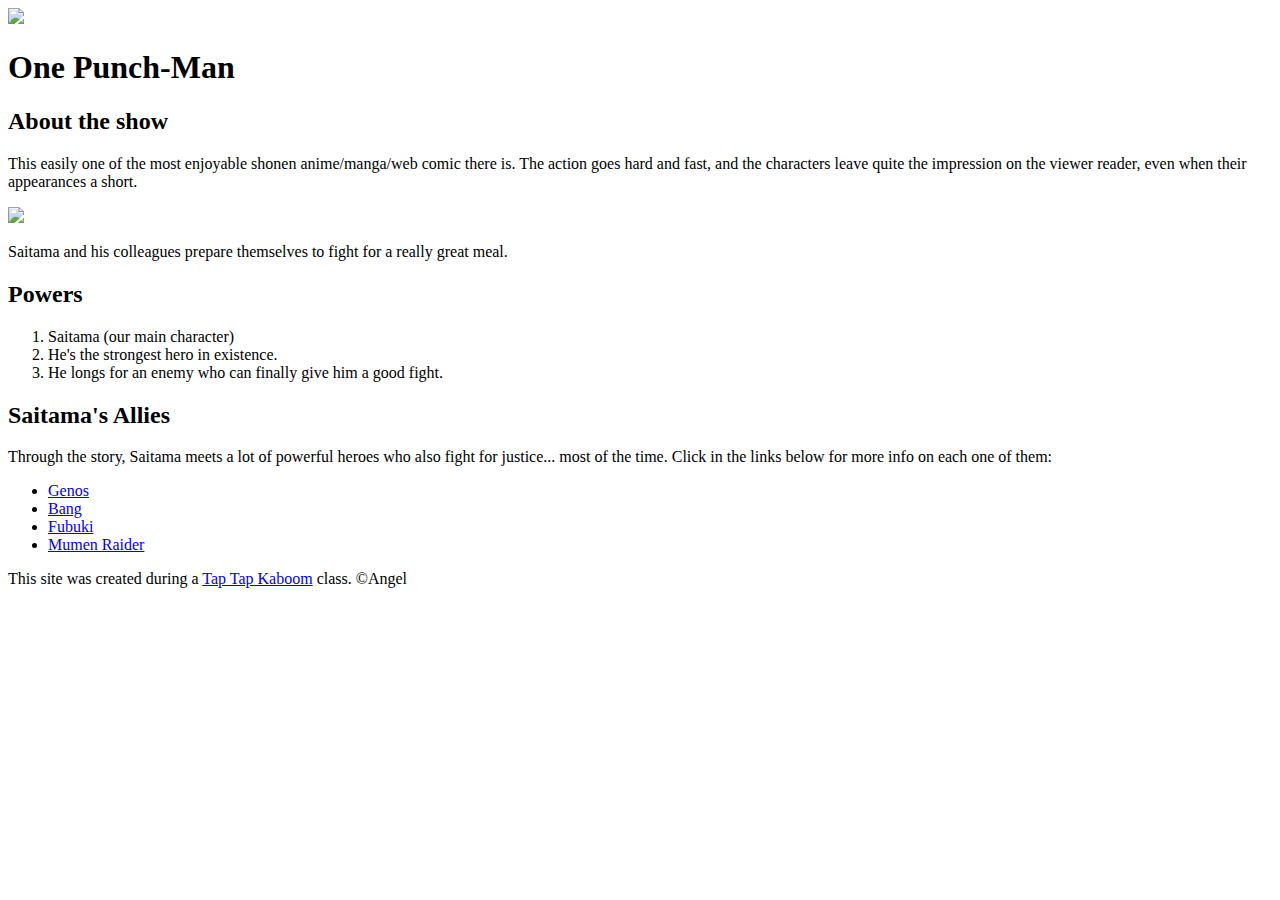
==== index.html @ 31a04204 "Added our character's  index.httml file and a few images" ====
<!DOCTYPE html>
<html>
<head>
	<meta charset="utf-8">
	<meta name="viewport" content="width=device-width, initial-scale=1">
	<title>One Punch-Man</title>
	<link rel="icon" href="https://i.pinimg.com/originals/99/a6/78/99a678d557614ad2515ef1ffd439130c.jpg">
</head>
<body>
	<!-- Header element -->
	<header>
		<img src="https://www.wallpaperflare.com/static/973/870/333/one-punch-man-saitama-manga-one-wallpaper.jpg">
		<h1>One Punch-Man</h1>
	</header>

	<!-- Main element -->
	<main>
		<h2>About the show</h2>
		<p>This easily one of the most enjoyable shonen anime/manga/web comic there is. The action goes hard and fast, and the characters leave quite the impression on the viewer reader, even when their appearances a short.</p>
		<img src="https://wallpapercrafter.com/th800/106755-One-Punch-Man-Saitama-Genos-King-One-Punch-Man-Blizzard-of-hell-Silver-Fang-Hot-Pot.jpg">
		<p>Saitama and his colleagues prepare themselves to fight for a really great meal.</p>

		<!-- Poderes -->

		<h2>Powers</h2>
		<ol>
			<li>Saitama (our main character)</li>
			<li>He's the strongest hero in existence.</li>
			<li>He longs for an enemy who can finally give him a good fight.</li>
		</ol>

		<!-- Aliados -->

		<h2>Saitama's Allies</h2>
		<p>Through the story, Saitama meets a lot of powerful heroes who also fight for justice... most of the time. Click in the links below for more info on each one of them:</p>
		<ul>
			<li><a target="_blank" href="https://onepunchman.fandom.com/es/wiki/Genos">Genos</a></li>
			<li><a target="_blank" href="https://onepunchman.fandom.com/es/wiki/Bang?so=search">Bang</a></li>
			<li><a target="_blank" href="https://onepunchman.fandom.com/es/wiki/Fubuki">Fubuki</a></li>
			<li><a target="_blank" href="https://onepunchman.fandom.com/es/wiki/Satoru?so=search">Mumen Raider</a></li>
		</ul>
	</main>

	<!-- Footer element -->

	<footer>
		<p>This site was created during a <a target="_blank" href="https://www.taptapkaboom.com/">Tap Tap Kaboom</a> class.
		&copy;Angel </p>
	</footer>

</body>
</html>
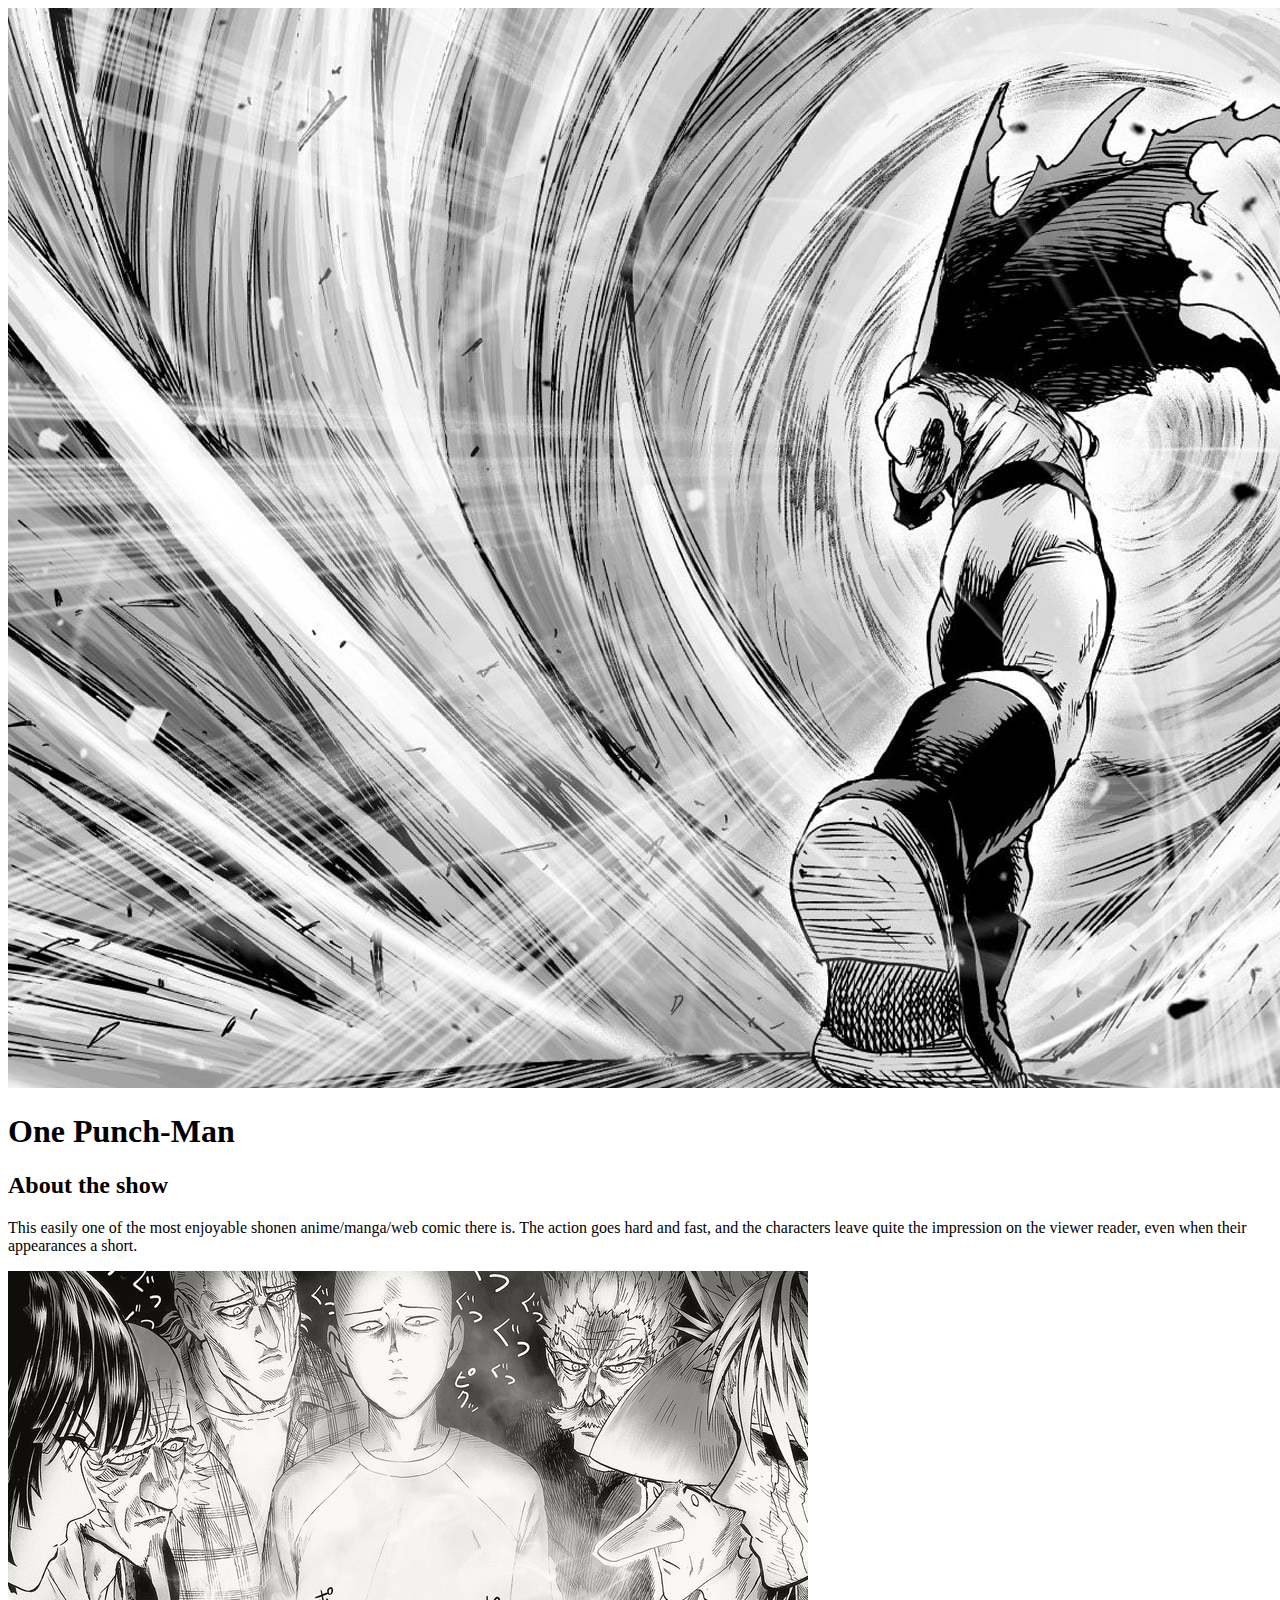
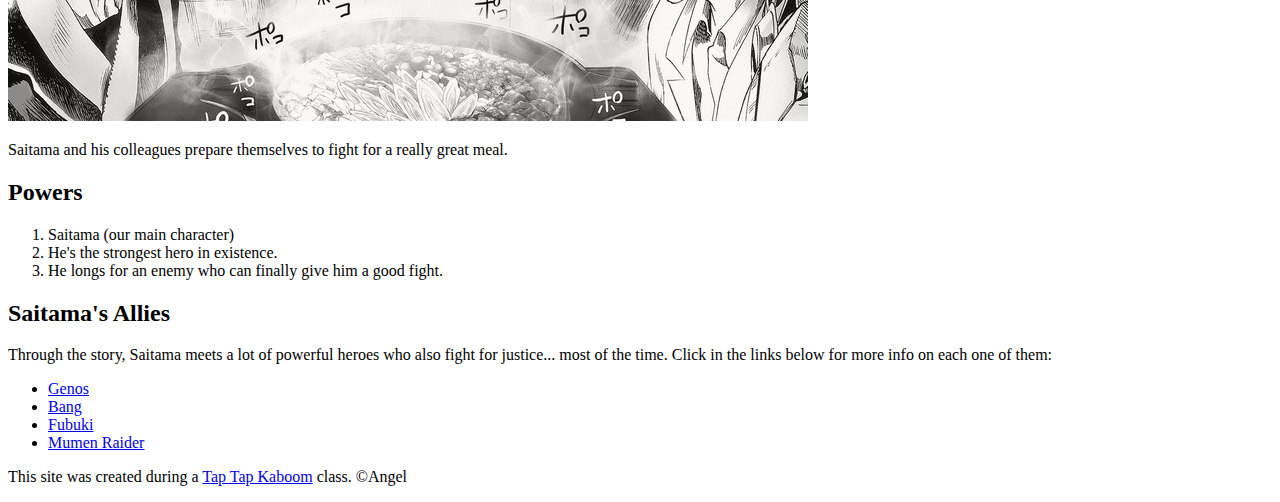
==== commit dbe69d6a: "Added images for the Saitama site" ====
--- a/index.html
+++ b/index.html
@@ -4,12 +4,12 @@
 	<meta charset="utf-8">
 	<meta name="viewport" content="width=device-width, initial-scale=1">
 	<title>One Punch-Man</title>
-	<link rel="icon" href="https://i.pinimg.com/originals/99/a6/78/99a678d557614ad2515ef1ffd439130c.jpg">
+	<link rel="icon" href="img/saitama-favicon.jpg">
 </head>
 <body>
 	<!-- Header element -->
 	<header>
-		<img src="https://www.wallpaperflare.com/static/973/870/333/one-punch-man-saitama-manga-one-wallpaper.jpg">
+		<img src="img/saitama-avatar.jpg">
 		<h1>One Punch-Man</h1>
 	</header>
 
@@ -17,7 +17,7 @@
 	<main>
 		<h2>About the show</h2>
 		<p>This easily one of the most enjoyable shonen anime/manga/web comic there is. The action goes hard and fast, and the characters leave quite the impression on the viewer reader, even when their appearances a short.</p>
-		<img src="https://wallpapercrafter.com/th800/106755-One-Punch-Man-Saitama-Genos-King-One-Punch-Man-Blizzard-of-hell-Silver-Fang-Hot-Pot.jpg">
+		<img src="img/saitama-big.jpg">
 		<p>Saitama and his colleagues prepare themselves to fight for a really great meal.</p>
 
 		<!-- Poderes -->
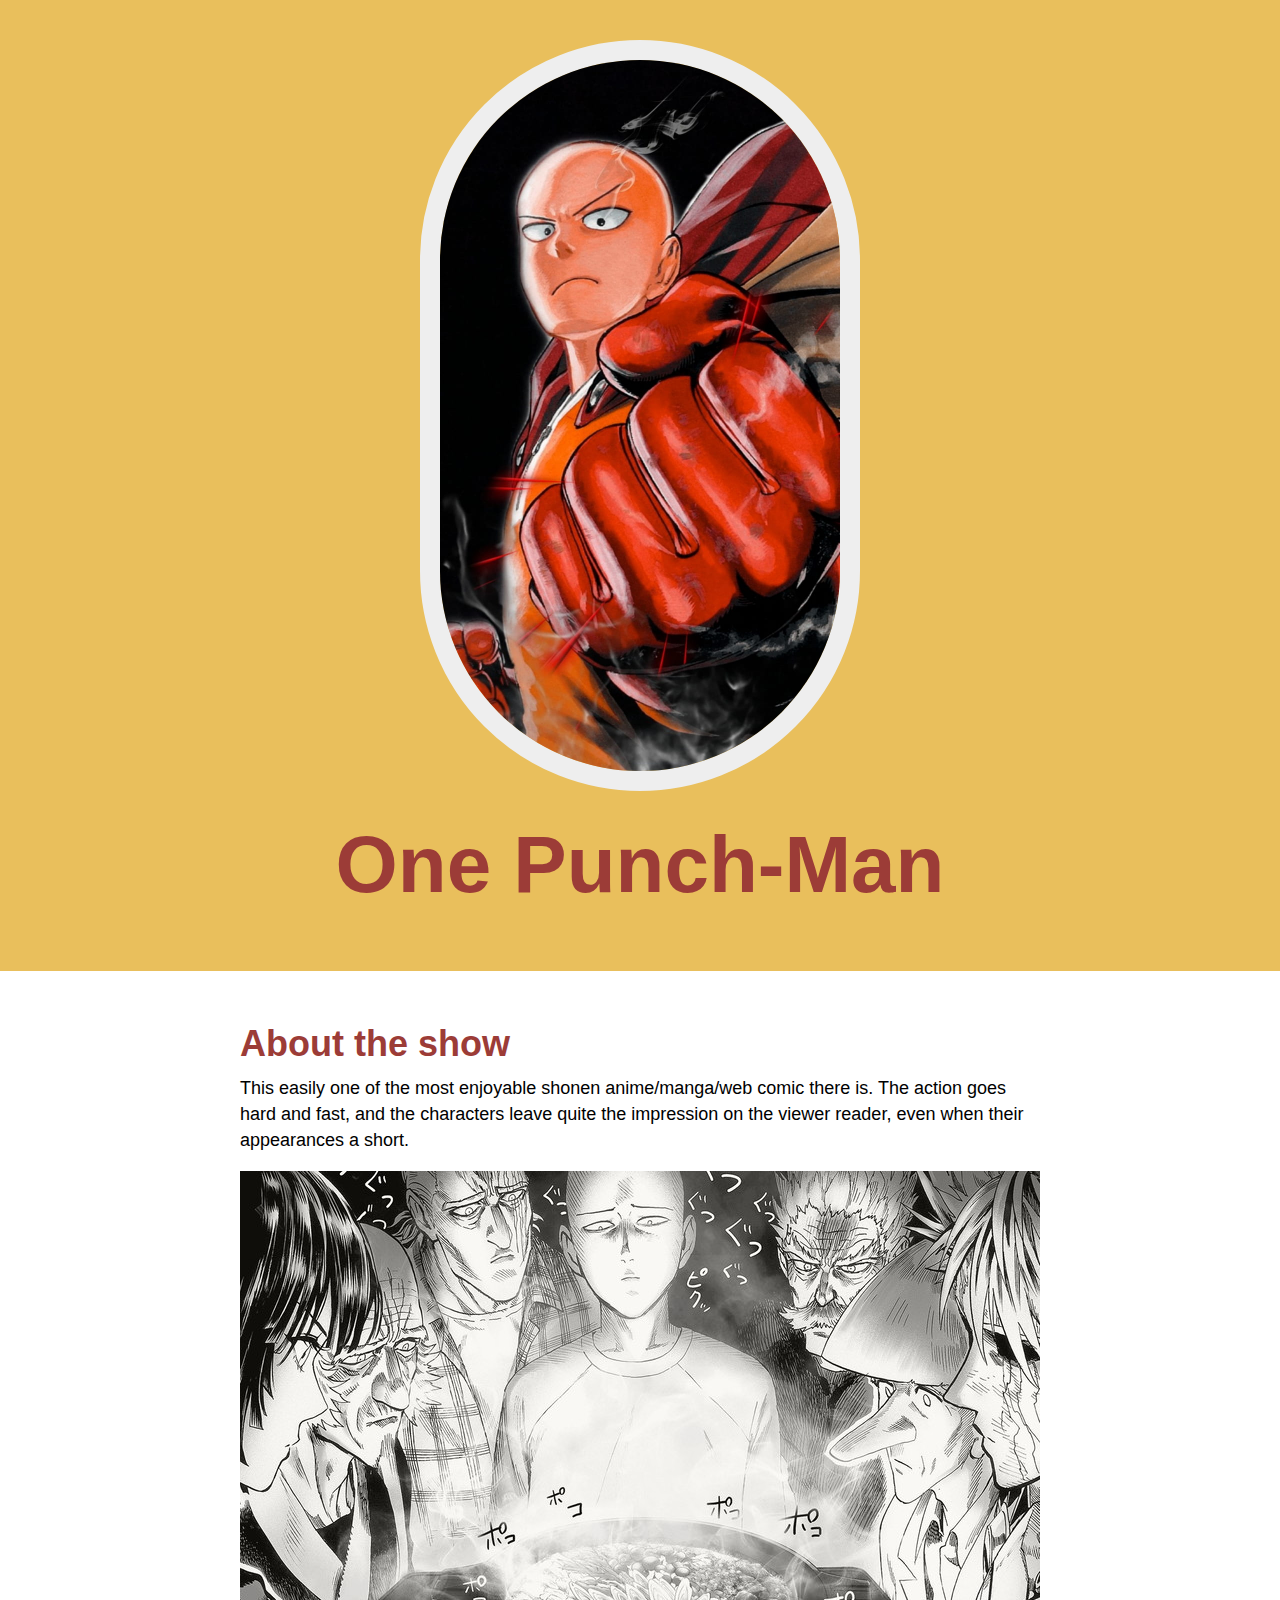
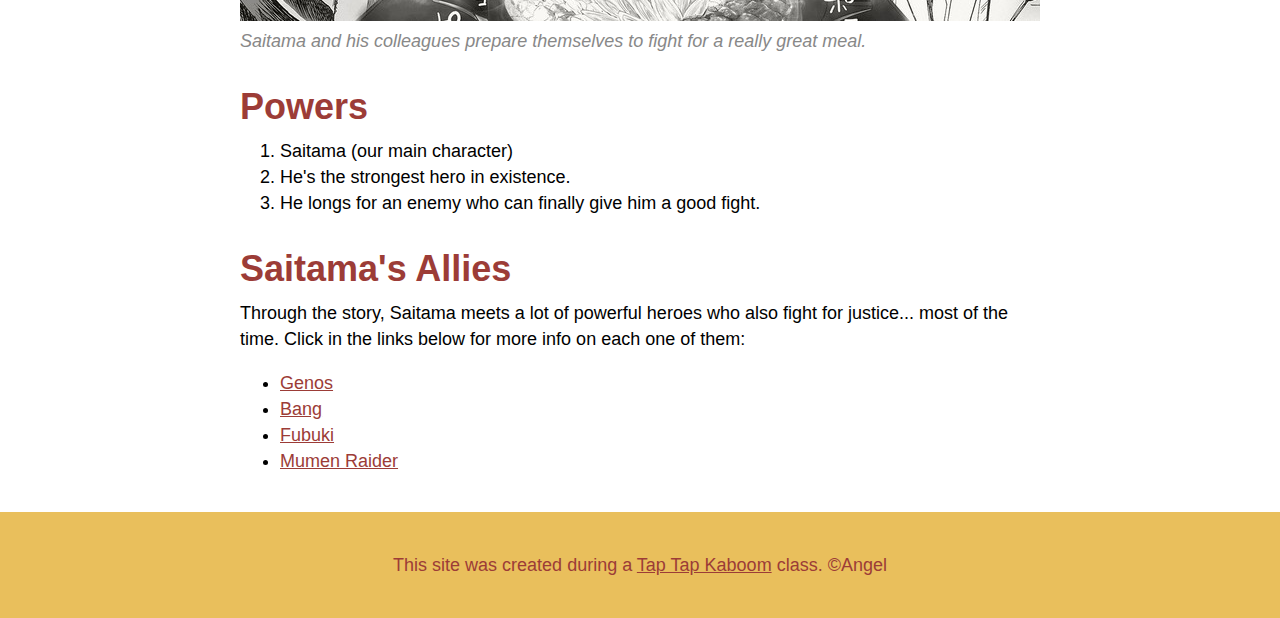
==== commit f1373a19: "Wrote the CSS for our character's website and changed some HTML" ====
--- a/index.html
+++ b/index.html
@@ -5,11 +5,12 @@
 	<meta name="viewport" content="width=device-width, initial-scale=1">
 	<title>One Punch-Man</title>
 	<link rel="icon" href="img/saitama-favicon.jpg">
+	<link rel="stylesheet" type="text/css" href="css/hero.css">
 </head>
 <body>
 	<!-- Header element -->
 	<header>
-		<img src="img/saitama-avatar.jpg">
+		<img src="img/saitama-replace.jpg">
 		<h1>One Punch-Man</h1>
 	</header>
 
@@ -18,7 +19,7 @@
 		<h2>About the show</h2>
 		<p>This easily one of the most enjoyable shonen anime/manga/web comic there is. The action goes hard and fast, and the characters leave quite the impression on the viewer reader, even when their appearances a short.</p>
 		<img src="img/saitama-big.jpg">
-		<p>Saitama and his colleagues prepare themselves to fight for a really great meal.</p>
+		<p class="caption">Saitama and his colleagues prepare themselves to fight for a really great meal.</p>
 
 		<!-- Poderes -->
 
--- a/css/hero.css
+++ b/css/hero.css
@@ -0,0 +1,68 @@
+body{
+	margin: 0;
+	font-family: helvetica, arial, sans-serif;
+	font-size: 18px;
+	line-height: 26px;
+}
+
+header{
+	background-color: #e9bf5c;
+	text-align: center;
+	padding-top: 40px;
+	padding-bottom: 40px;
+}
+
+header h1{
+	font-size: 80px;
+}
+
+header img{
+	border-radius: 220px;
+	width: 400px;
+	border: 20px solid #eeeeee;
+}
+
+h1, h2{
+	font-family: impact, sans-serif;
+	color: #9c3c37;
+}
+
+h2{
+	font-size: 36px;
+	margin: 40px 0 15px;
+}
+
+main{
+	max-width: 800px;
+	margin: 0 auto;
+	padding: 20px;
+}
+
+a{
+	color: #9c3c37;
+}
+a:hover{
+	background-color: #9c3c37;
+	color: white;
+}
+
+footer{
+	background-color: #e9bf5c;
+	text-align: center;
+	color: #9c3c37;
+	padding: 40px;
+}
+
+footer p{
+	margin: 0;
+}
+
+footer a:hover{
+	background-color: transparent;
+}
+
+p.caption{
+	color: #888888;
+	font-style: italic;
+	margin-top: 0;
+}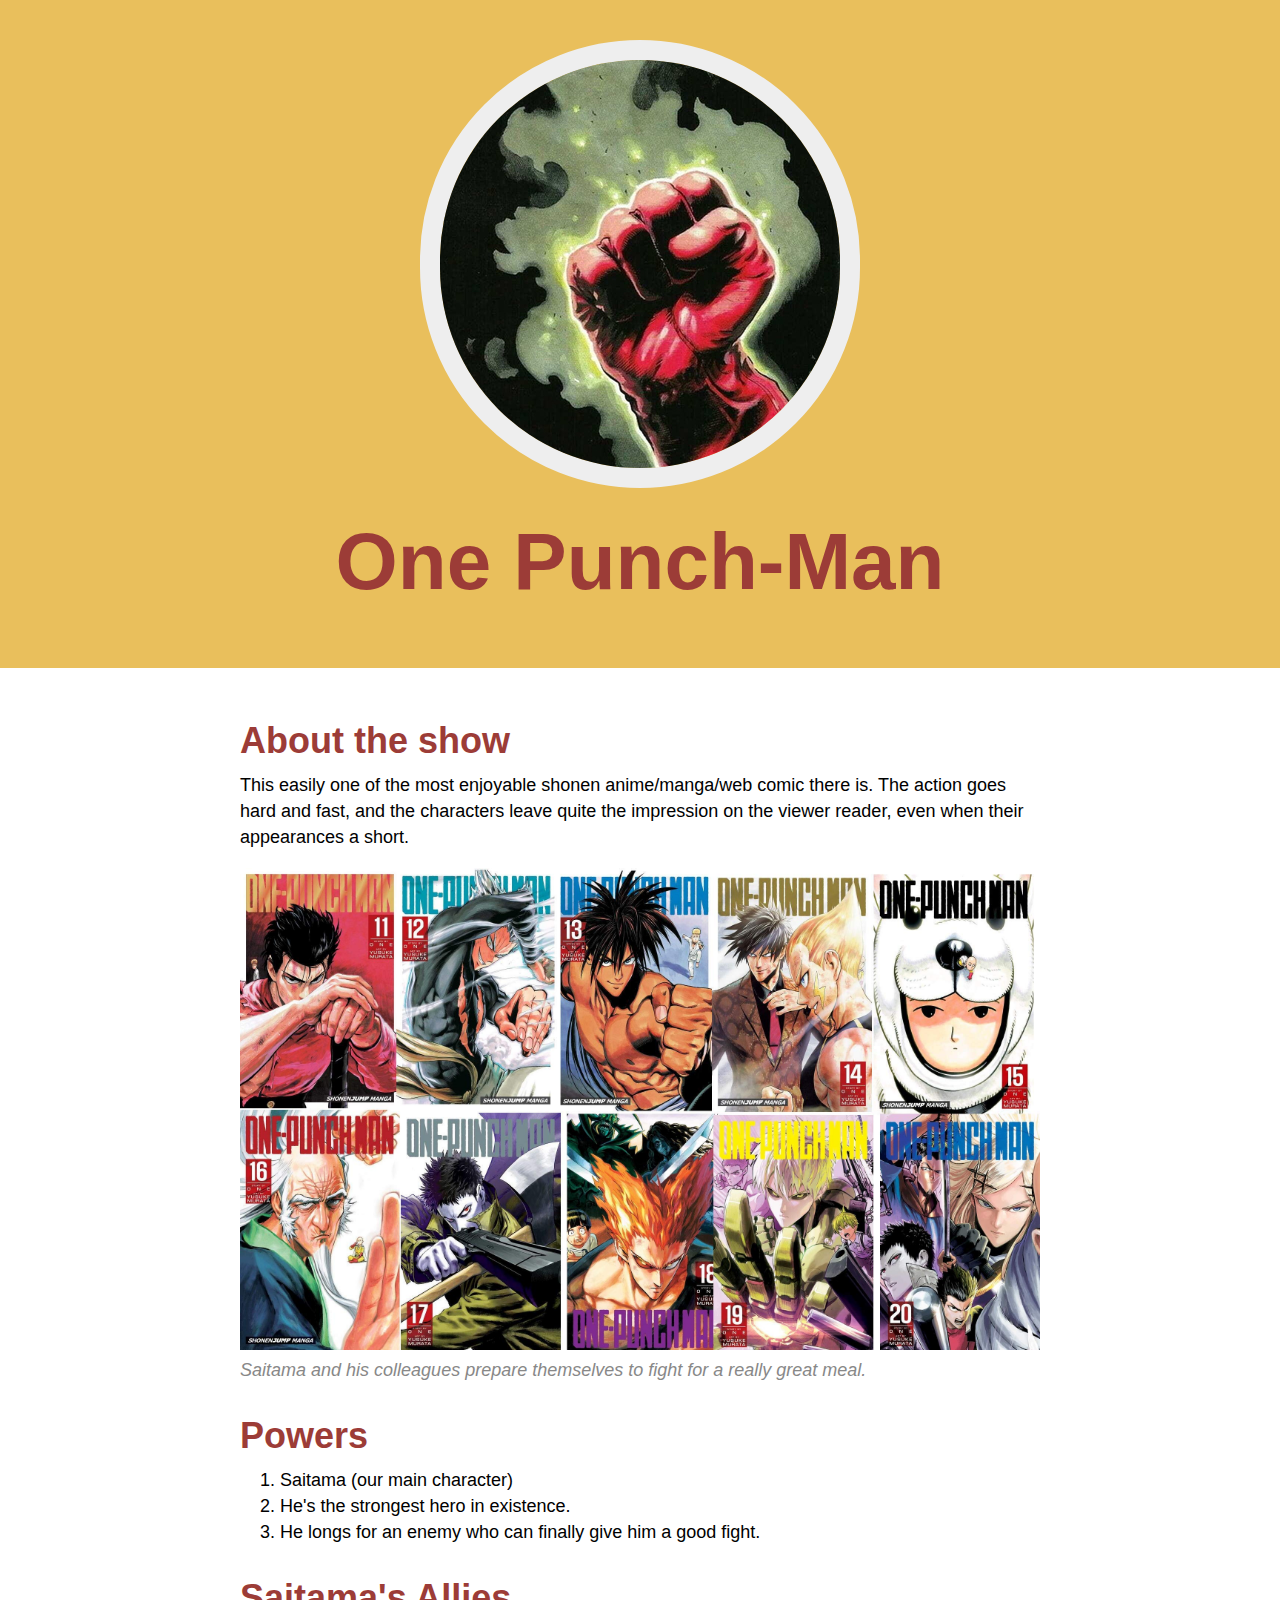
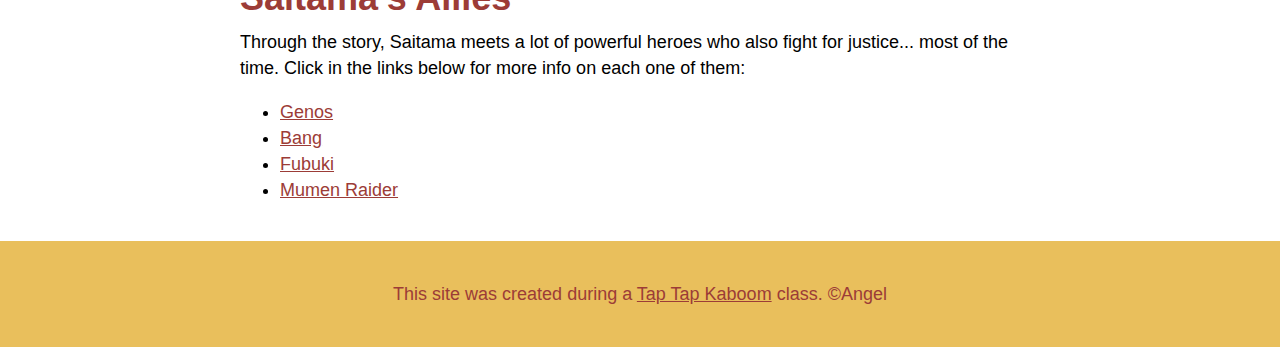
==== commit 43b9f9eb: "replaced images for the website" ====
--- a/index.html
+++ b/index.html
@@ -10,7 +10,7 @@
 <body>
 	<!-- Header element -->
 	<header>
-		<img src="img/saitama-replace.jpg">
+		<img src="img/saitama-fist.jpg">
 		<h1>One Punch-Man</h1>
 	</header>
 
@@ -18,7 +18,7 @@
 	<main>
 		<h2>About the show</h2>
 		<p>This easily one of the most enjoyable shonen anime/manga/web comic there is. The action goes hard and fast, and the characters leave quite the impression on the viewer reader, even when their appearances a short.</p>
-		<img src="img/saitama-big.jpg">
+		<img src="img/OPM-covers.jpg">
 		<p class="caption">Saitama and his colleagues prepare themselves to fight for a really great meal.</p>
 
 		<!-- Poderes -->
--- a/css/hero.css
+++ b/css/hero.css
@@ -38,6 +38,10 @@
 	padding: 20px;
 }
 
+main img{
+	max-width: 100%;
+}
+
 a{
 	color: #9c3c37;
 }
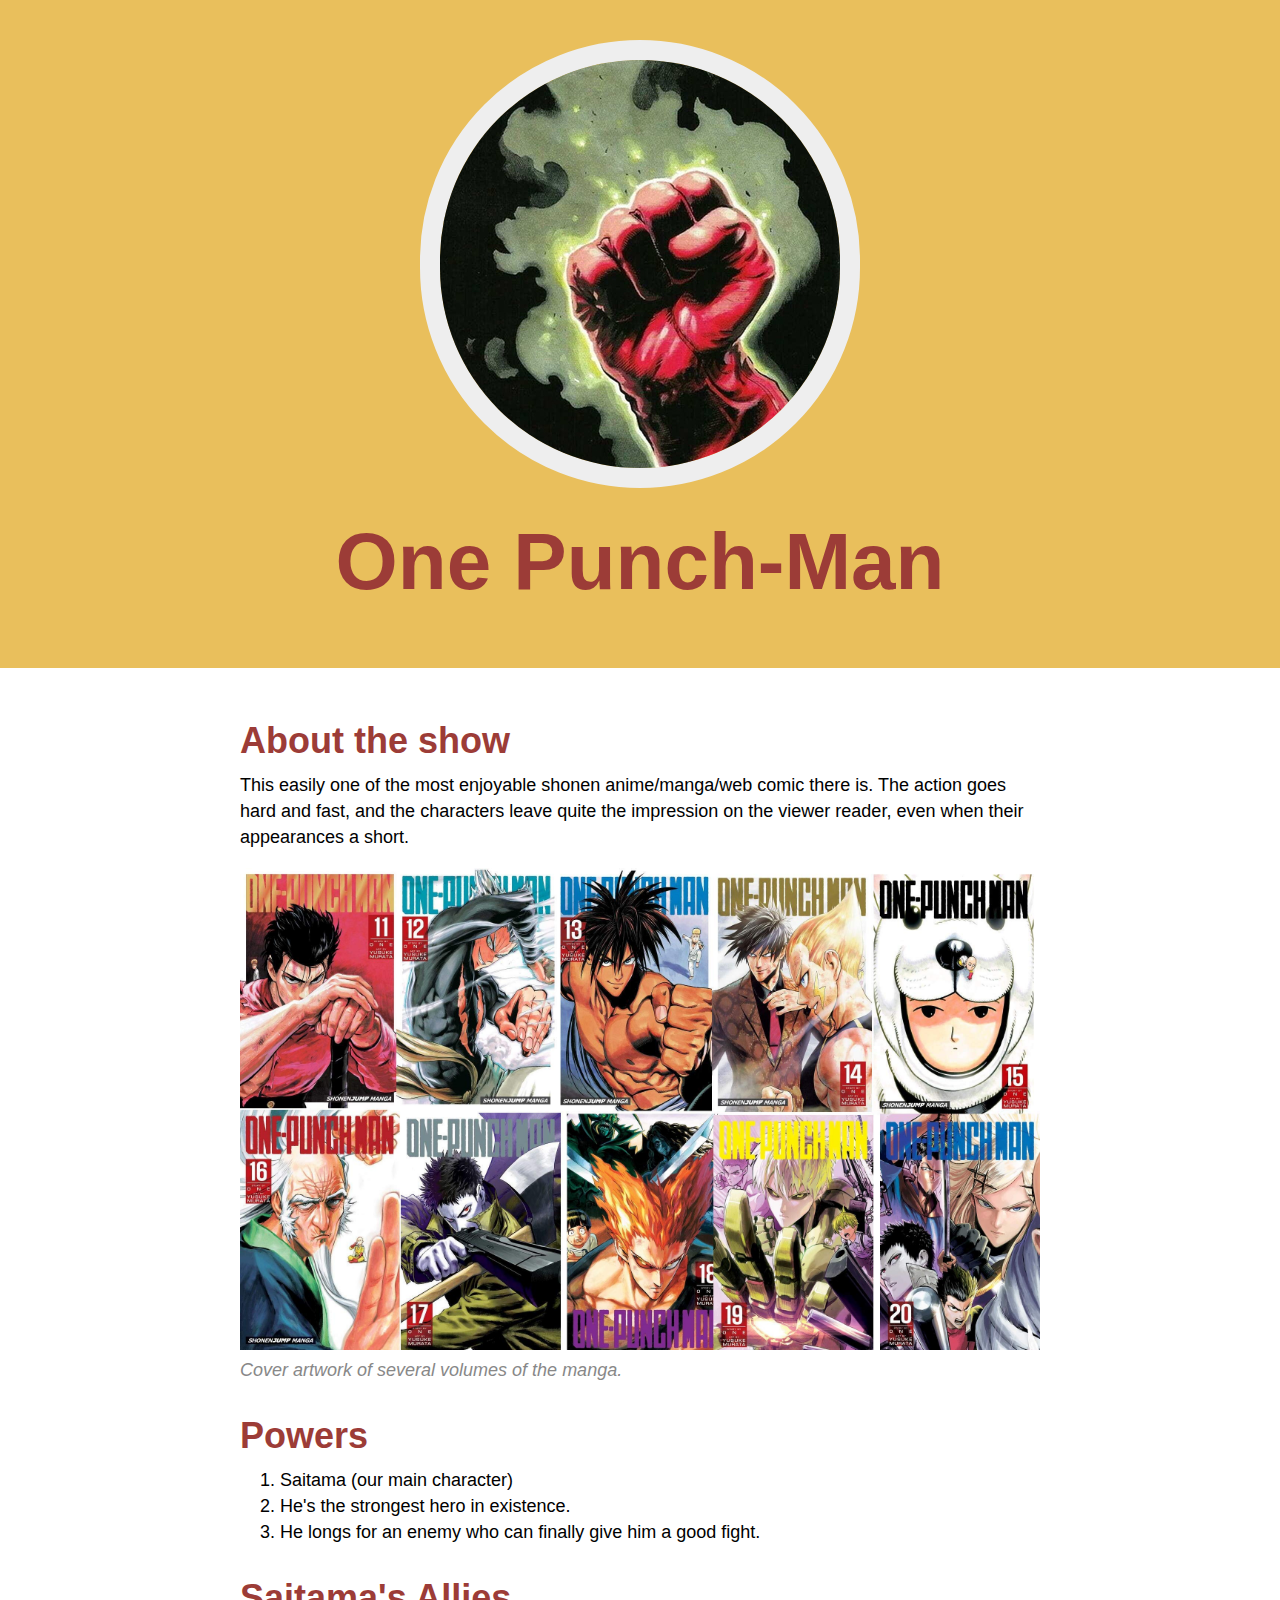
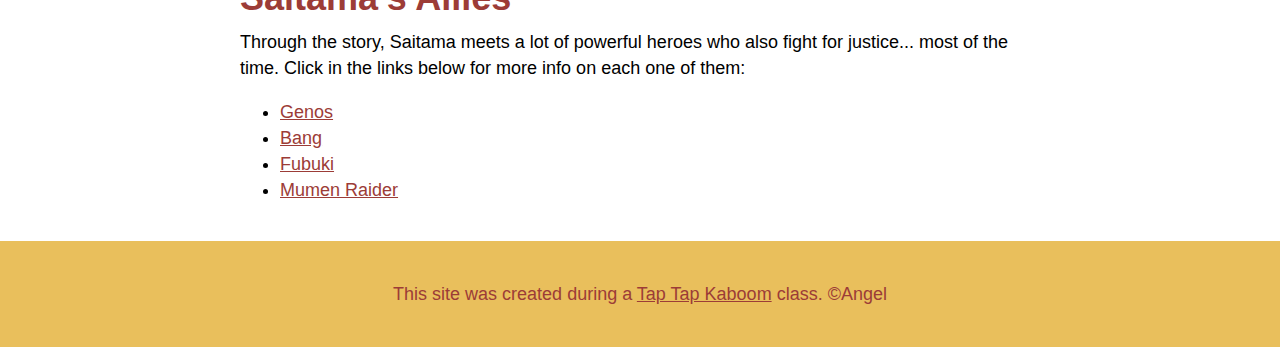
==== commit 1530ad64: "Updated caption for image in main" ====
--- a/index.html
+++ b/index.html
@@ -19,7 +19,7 @@
 		<h2>About the show</h2>
 		<p>This easily one of the most enjoyable shonen anime/manga/web comic there is. The action goes hard and fast, and the characters leave quite the impression on the viewer reader, even when their appearances a short.</p>
 		<img src="img/OPM-covers.jpg">
-		<p class="caption">Saitama and his colleagues prepare themselves to fight for a really great meal.</p>
+		<p class="caption">Cover artwork of several volumes of the manga.</p>
 
 		<!-- Poderes -->
 
